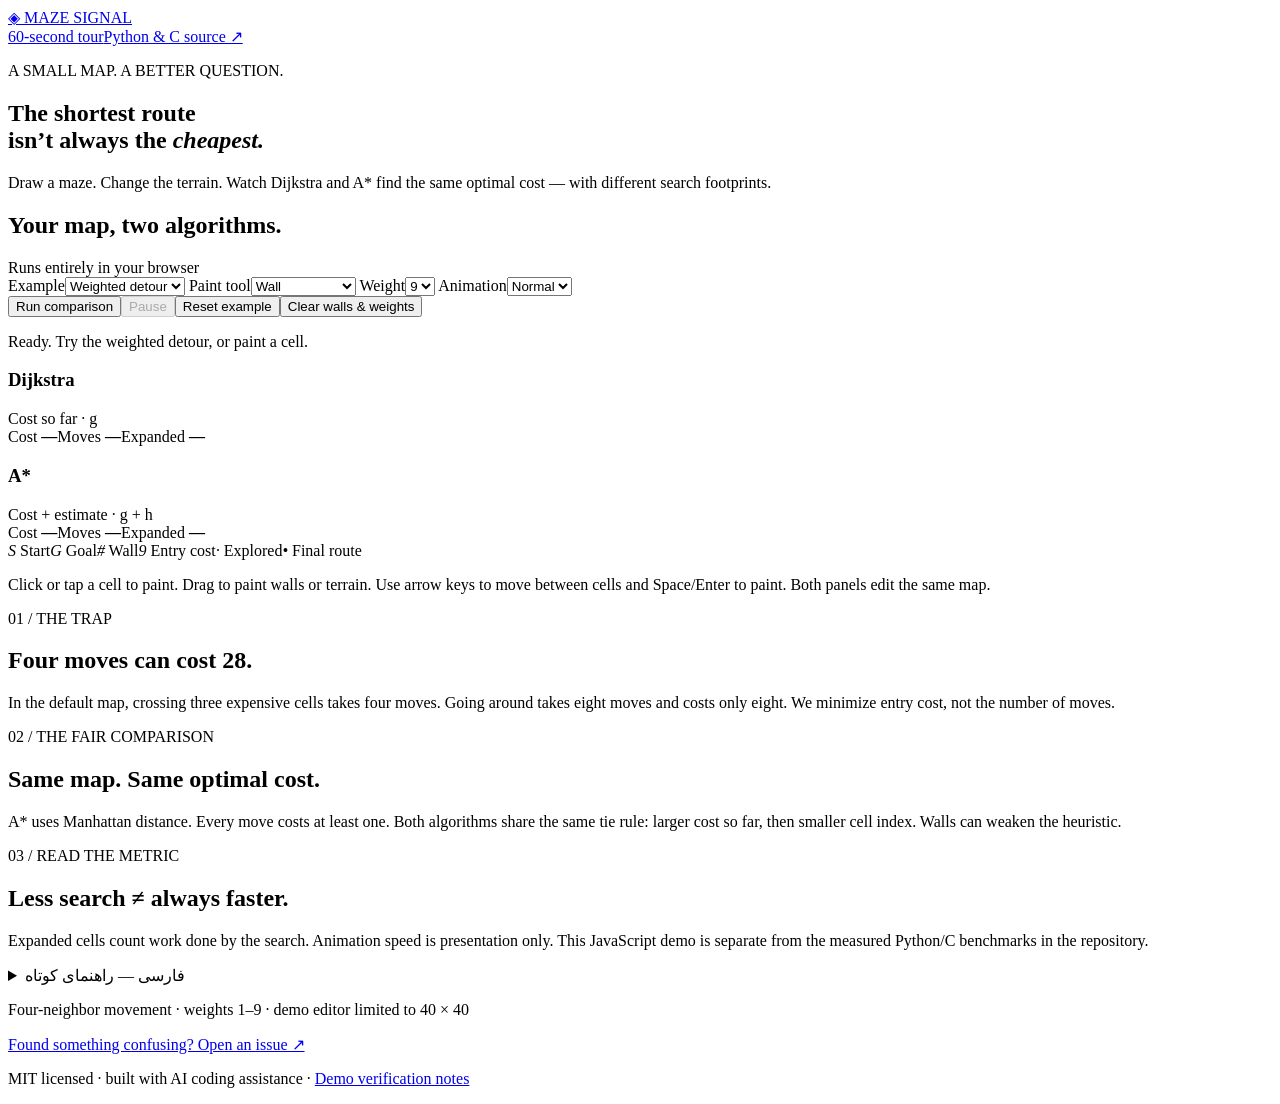
==== docs/index.html @ a5583a03 "feat: add interactive weighted pathfinding demo" ====
<!doctype html>
<html lang="en">
<head>
  <meta charset="utf-8"><meta name="viewport" content="width=device-width,initial-scale=1">
  <meta name="description" content="Draw a weighted maze. Compare Dijkstra and A* on the same map, without installing anything.">
  <title>Maze Signal — a longer route can cost less</title>
  <link rel="stylesheet" href="style.css">
  <script src="solver.js" defer></script><script src="app.js" defer></script>
</head>
<body>
<div class="wrap">
  <header><a class="brand" href="https://github.com/mohammmad357/maze-signal">◈ MAZE SIGNAL</a><nav><a href="intro.gif">60-second tour</a><a href="https://github.com/mohammmad357/maze-signal">Python &amp; C source ↗</a></nav></header>
  <main>
    <section class="hero"><p class="eyebrow">A SMALL MAP. A BETTER QUESTION.</p><h1>The shortest route<br>isn’t always the <em>cheapest.</em></h1><p>Draw a maze. Change the terrain. Watch Dijkstra and A* find the same optimal cost — with different search footprints.</p></section>
    <section class="studio" aria-labelledby="studio-title">
      <div class="studio-top"><h2 id="studio-title">Your map, two algorithms.</h2><span class="tag">Runs entirely in your browser</span></div>
      <div class="controls">
        <label>Example<select id="example"><option value="trap">Weighted detour</option><option value="open">Open grid</option><option value="blocked">No route</option></select></label>
        <label>Paint tool<select id="tool"><option value="wall">Wall</option><option value="erase">Erase</option><option value="start">Start</option><option value="goal">Goal</option><option value="weight">Terrain weight</option></select></label>
        <label>Weight<select id="weight"><option>1</option><option>2</option><option>3</option><option>4</option><option>5</option><option>6</option><option>7</option><option>8</option><option selected>9</option></select></label>
        <label>Animation<select id="speed"><option value="80">Slow</option><option value="25" selected>Normal</option><option value="5">Fast</option><option value="0">Instant</option></select></label>
      </div>
      <div class="actions"><button id="run" class="primary">Run comparison</button><button id="pause" disabled>Pause</button><button id="reset">Reset example</button><button id="clear">Clear walls &amp; weights</button></div>
      <p id="status" role="status" aria-live="polite">Ready. Try the weighted detour, or paint a cell.</p>
      <div class="panels">
        <article class="panel dijkstra"><div class="panel-title"><h3>Dijkstra</h3><span>Cost so far · g</span></div><div class="grid" id="grid-dijkstra" role="group" aria-label="Dijkstra editable map"></div><div class="metrics" id="metrics-dijkstra" aria-label="Dijkstra results"><span>Cost <b>—</b></span><span>Moves <b>—</b></span><span>Expanded <b>—</b></span></div></article>
        <article class="panel astar"><div class="panel-title"><h3>A*</h3><span>Cost + estimate · g + h</span></div><div class="grid" id="grid-astar" role="group" aria-label="A star editable map"></div><div class="metrics" id="metrics-astar" aria-label="A star results"><span>Cost <b>—</b></span><span>Moves <b>—</b></span><span>Expanded <b>—</b></span></div></article>
      </div>
      <div class="legend"><span><i class="key start">S</i> Start</span><span><i class="key goal">G</i> Goal</span><span><i class="key wall">#</i> Wall</span><span><i class="key terrain">9</i> Entry cost</span><span><i class="key visited">·</i> Explored</span><span><i class="key path">•</i> Final route</span></div>
      <p class="hint">Click or tap a cell to paint. Drag to paint walls or terrain. Use arrow keys to move between cells and Space/Enter to paint. Both panels edit the same map.</p>
    </section>
    <section class="notes"><article><span class="number">01 / THE TRAP</span><h2>Four moves can cost 28.</h2><p>In the default map, crossing three expensive cells takes four moves. Going around takes eight moves and costs only eight. We minimize entry cost, not the number of moves.</p></article><article><span class="number">02 / THE FAIR COMPARISON</span><h2>Same map. Same optimal cost.</h2><p>A* uses Manhattan distance. Every move costs at least one. Both algorithms share the same tie rule: larger cost so far, then smaller cell index. Walls can weaken the heuristic.</p></article><article><span class="number">03 / READ THE METRIC</span><h2>Less search ≠ always faster.</h2><p>Expanded cells count work done by the search. Animation speed is presentation only. This JavaScript demo is separate from the measured Python/C benchmarks in the repository.</p></article></section>
    <details><summary>فارسی — راهنمای کوتاه</summary><div dir="rtl" lang="fa"><p>یک نقشه را در هر دو پنل تغییر بده و «Run comparison» را بزن. S شروع و G مقصد است؛ # دیوار است و عدد هر خانه هزینهٔ ورود را نشان می‌دهد. هدف یافتن کم‌هزینه‌ترین مسیر است، حتی اگر طولانی‌تر باشد.</p><p>با ابزار Start و Goal ابتدا و انتها را جابه‌جا کن؛ باید در دو خانهٔ جدا باشند. Pause مکث می‌کند و Reset نقشهٔ نمونه را برمی‌گرداند. با تغییر نقشه نتیجهٔ قبلی پاک می‌شود. تعداد گره‌های Expanded معیار جست‌وجو است، نه بنچمارک سرعت Python و C.</p></div></details>
    <footer><p>Four-neighbor movement · weights 1–9 · demo editor limited to 40 × 40</p><a href="https://github.com/mohammmad357/maze-signal/issues">Found something confusing? Open an issue ↗</a><p>MIT licensed · built with AI coding assistance · <a href="README.md">Demo verification notes</a></p></footer>
  </main>
</div>
</body></html>
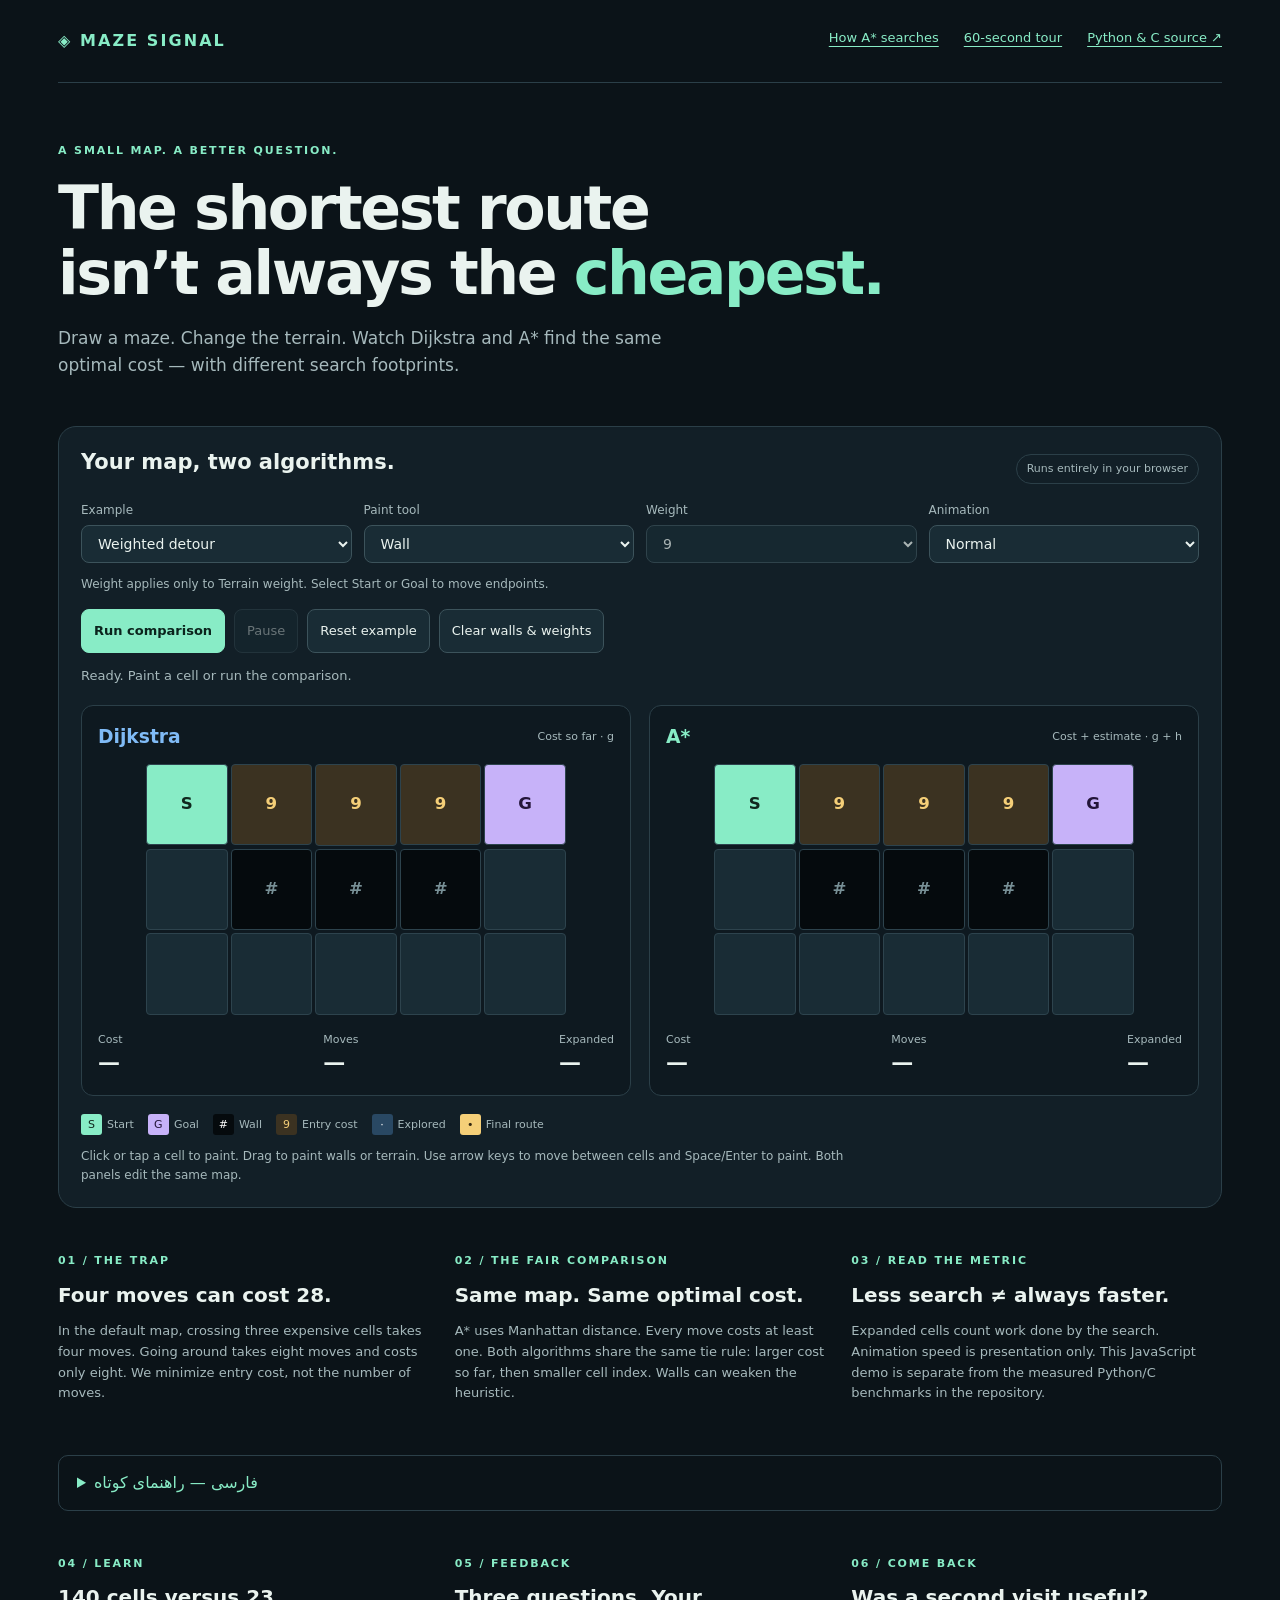
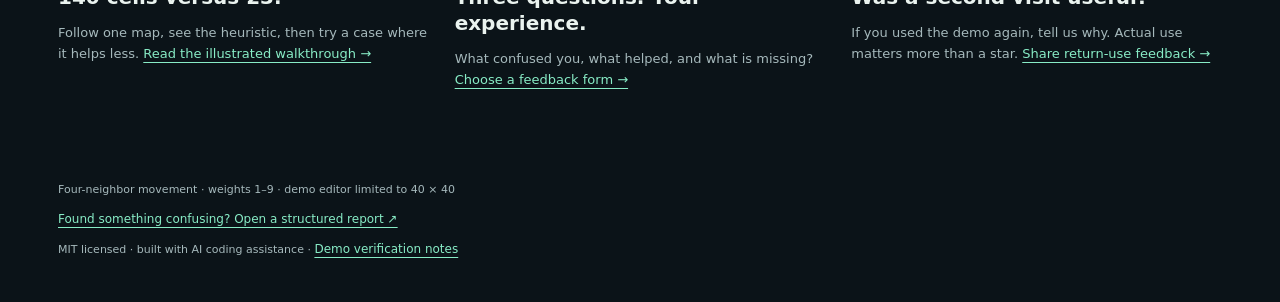
==== commit 4d8b7ef7: "Improve first-use controls and publish an illustrated A* walkthrough Add structured feedback entry p" ====
--- a/docs/index.html
+++ b/docs/index.html
@@ -1,37 +1,39 @@
-<!doctype html>
-<html lang="en">
-<head>
-  <meta charset="utf-8"><meta name="viewport" content="width=device-width,initial-scale=1">
-  <meta name="description" content="Draw a weighted maze. Compare Dijkstra and A* on the same map, without installing anything.">
-  <title>Maze Signal — a longer route can cost less</title>
-  <link rel="stylesheet" href="style.css">
-  <script src="solver.js" defer></script><script src="app.js" defer></script>
-</head>
-<body>
-<div class="wrap">
-  <header><a class="brand" href="https://github.com/mohammmad357/maze-signal">◈ MAZE SIGNAL</a><nav><a href="intro.gif">60-second tour</a><a href="https://github.com/mohammmad357/maze-signal">Python &amp; C source ↗</a></nav></header>
-  <main>
-    <section class="hero"><p class="eyebrow">A SMALL MAP. A BETTER QUESTION.</p><h1>The shortest route<br>isn’t always the <em>cheapest.</em></h1><p>Draw a maze. Change the terrain. Watch Dijkstra and A* find the same optimal cost — with different search footprints.</p></section>
-    <section class="studio" aria-labelledby="studio-title">
-      <div class="studio-top"><h2 id="studio-title">Your map, two algorithms.</h2><span class="tag">Runs entirely in your browser</span></div>
-      <div class="controls">
-        <label>Example<select id="example"><option value="trap">Weighted detour</option><option value="open">Open grid</option><option value="blocked">No route</option></select></label>
-        <label>Paint tool<select id="tool"><option value="wall">Wall</option><option value="erase">Erase</option><option value="start">Start</option><option value="goal">Goal</option><option value="weight">Terrain weight</option></select></label>
-        <label>Weight<select id="weight"><option>1</option><option>2</option><option>3</option><option>4</option><option>5</option><option>6</option><option>7</option><option>8</option><option selected>9</option></select></label>
-        <label>Animation<select id="speed"><option value="80">Slow</option><option value="25" selected>Normal</option><option value="5">Fast</option><option value="0">Instant</option></select></label>
-      </div>
-      <div class="actions"><button id="run" class="primary">Run comparison</button><button id="pause" disabled>Pause</button><button id="reset">Reset example</button><button id="clear">Clear walls &amp; weights</button></div>
-      <p id="status" role="status" aria-live="polite">Ready. Try the weighted detour, or paint a cell.</p>
-      <div class="panels">
-        <article class="panel dijkstra"><div class="panel-title"><h3>Dijkstra</h3><span>Cost so far · g</span></div><div class="grid" id="grid-dijkstra" role="group" aria-label="Dijkstra editable map"></div><div class="metrics" id="metrics-dijkstra" aria-label="Dijkstra results"><span>Cost <b>—</b></span><span>Moves <b>—</b></span><span>Expanded <b>—</b></span></div></article>
-        <article class="panel astar"><div class="panel-title"><h3>A*</h3><span>Cost + estimate · g + h</span></div><div class="grid" id="grid-astar" role="group" aria-label="A star editable map"></div><div class="metrics" id="metrics-astar" aria-label="A star results"><span>Cost <b>—</b></span><span>Moves <b>—</b></span><span>Expanded <b>—</b></span></div></article>
-      </div>
-      <div class="legend"><span><i class="key start">S</i> Start</span><span><i class="key goal">G</i> Goal</span><span><i class="key wall">#</i> Wall</span><span><i class="key terrain">9</i> Entry cost</span><span><i class="key visited">·</i> Explored</span><span><i class="key path">•</i> Final route</span></div>
-      <p class="hint">Click or tap a cell to paint. Drag to paint walls or terrain. Use arrow keys to move between cells and Space/Enter to paint. Both panels edit the same map.</p>
-    </section>
-    <section class="notes"><article><span class="number">01 / THE TRAP</span><h2>Four moves can cost 28.</h2><p>In the default map, crossing three expensive cells takes four moves. Going around takes eight moves and costs only eight. We minimize entry cost, not the number of moves.</p></article><article><span class="number">02 / THE FAIR COMPARISON</span><h2>Same map. Same optimal cost.</h2><p>A* uses Manhattan distance. Every move costs at least one. Both algorithms share the same tie rule: larger cost so far, then smaller cell index. Walls can weaken the heuristic.</p></article><article><span class="number">03 / READ THE METRIC</span><h2>Less search ≠ always faster.</h2><p>Expanded cells count work done by the search. Animation speed is presentation only. This JavaScript demo is separate from the measured Python/C benchmarks in the repository.</p></article></section>
-    <details><summary>فارسی — راهنمای کوتاه</summary><div dir="rtl" lang="fa"><p>یک نقشه را در هر دو پنل تغییر بده و «Run comparison» را بزن. S شروع و G مقصد است؛ # دیوار است و عدد هر خانه هزینهٔ ورود را نشان می‌دهد. هدف یافتن کم‌هزینه‌ترین مسیر است، حتی اگر طولانی‌تر باشد.</p><p>با ابزار Start و Goal ابتدا و انتها را جابه‌جا کن؛ باید در دو خانهٔ جدا باشند. Pause مکث می‌کند و Reset نقشهٔ نمونه را برمی‌گرداند. با تغییر نقشه نتیجهٔ قبلی پاک می‌شود. تعداد گره‌های Expanded معیار جست‌وجو است، نه بنچمارک سرعت Python و C.</p></div></details>
-    <footer><p>Four-neighbor movement · weights 1–9 · demo editor limited to 40 × 40</p><a href="https://github.com/mohammmad357/maze-signal/issues">Found something confusing? Open an issue ↗</a><p>MIT licensed · built with AI coding assistance · <a href="README.md">Demo verification notes</a></p></footer>
-  </main>
-</div>
-</body></html>
+<!doctype html>
+<html lang="en">
+<head>
+  <meta charset="utf-8"><meta name="viewport" content="width=device-width,initial-scale=1">
+  <meta name="description" content="Draw a weighted maze. Compare Dijkstra and A* on the same map, without installing anything.">
+  <title>Maze Signal — a longer route can cost less</title>
+  <link rel="stylesheet" href="style.css">
+  <script src="solver.js" defer></script><script src="app.js" defer></script>
+</head>
+<body>
+<div class="wrap">
+  <header><a class="brand" href="https://github.com/mohammmad357/maze-signal">◈ MAZE SIGNAL</a><nav><a href="learn.html">How A* searches</a><a href="intro.gif">60-second tour</a><a href="https://github.com/mohammmad357/maze-signal">Python &amp; C source ↗</a></nav></header>
+  <main>
+    <section class="hero"><p class="eyebrow">A SMALL MAP. A BETTER QUESTION.</p><h1>The shortest route<br>isn’t always the <em>cheapest.</em></h1><p>Draw a maze. Change the terrain. Watch Dijkstra and A* find the same optimal cost — with different search footprints.</p></section>
+    <section class="studio" aria-labelledby="studio-title">
+      <div class="studio-top"><h2 id="studio-title">Your map, two algorithms.</h2><span class="tag">Runs entirely in your browser</span></div>
+      <div class="controls">
+        <label>Example<select id="example"><option value="trap">Weighted detour</option><option value="open">Open grid</option><option value="blocked">No route</option></select></label>
+        <label>Paint tool<select id="tool"><option value="wall">Wall</option><option value="erase">Erase</option><option value="start">Start</option><option value="goal">Goal</option><option value="weight">Terrain weight</option></select></label>
+        <label>Weight<select id="weight" aria-describedby="tool-help"><option>1</option><option>2</option><option>3</option><option>4</option><option>5</option><option>6</option><option>7</option><option>8</option><option selected>9</option></select></label>
+        <label>Animation<select id="speed"><option value="80">Slow</option><option value="25" selected>Normal</option><option value="5">Fast</option><option value="0">Instant</option></select></label>
+      </div>
+      <p class="hint" id="tool-help"></p>
+      <div class="actions"><button id="run" class="primary">Run comparison</button><button id="pause" disabled>Pause</button><button id="reset">Reset example</button><button id="clear">Clear walls &amp; weights</button></div>
+      <p id="status" role="status" aria-live="polite">Ready. Try the weighted detour, or paint a cell.</p>
+      <div class="panels">
+        <article class="panel dijkstra"><div class="panel-title"><h3>Dijkstra</h3><span>Cost so far · g</span></div><div class="grid" id="grid-dijkstra" role="group" aria-label="Dijkstra editable map"></div><div class="metrics" id="metrics-dijkstra" aria-label="Dijkstra results"><span>Cost <b>—</b></span><span>Moves <b>—</b></span><span>Expanded <b>—</b></span></div></article>
+        <article class="panel astar"><div class="panel-title"><h3>A*</h3><span>Cost + estimate · g + h</span></div><div class="grid" id="grid-astar" role="group" aria-label="A star editable map"></div><div class="metrics" id="metrics-astar" aria-label="A star results"><span>Cost <b>—</b></span><span>Moves <b>—</b></span><span>Expanded <b>—</b></span></div></article>
+      </div>
+      <div class="legend"><span><i class="key start">S</i> Start</span><span><i class="key goal">G</i> Goal</span><span><i class="key wall">#</i> Wall</span><span><i class="key terrain">9</i> Entry cost</span><span><i class="key visited">·</i> Explored</span><span><i class="key path">•</i> Final route</span></div>
+      <p class="hint">Click or tap a cell to paint. Drag to paint walls or terrain. Use arrow keys to move between cells and Space/Enter to paint. Both panels edit the same map.</p>
+    </section>
+    <section class="notes"><article><span class="number">01 / THE TRAP</span><h2>Four moves can cost 28.</h2><p>In the default map, crossing three expensive cells takes four moves. Going around takes eight moves and costs only eight. We minimize entry cost, not the number of moves.</p></article><article><span class="number">02 / THE FAIR COMPARISON</span><h2>Same map. Same optimal cost.</h2><p>A* uses Manhattan distance. Every move costs at least one. Both algorithms share the same tie rule: larger cost so far, then smaller cell index. Walls can weaken the heuristic.</p></article><article><span class="number">03 / READ THE METRIC</span><h2>Less search ≠ always faster.</h2><p>Expanded cells count work done by the search. Animation speed is presentation only. This JavaScript demo is separate from the measured Python/C benchmarks in the repository.</p></article></section>
+    <details><summary>فارسی — راهنمای کوتاه</summary><div dir="rtl" lang="fa"><p>یک نقشه را در هر دو پنل تغییر بده و «Run comparison» را بزن. S شروع و G مقصد است؛ # دیوار است و عدد هر خانه هزینهٔ ورود را نشان می‌دهد. هدف یافتن کم‌هزینه‌ترین مسیر است، حتی اگر طولانی‌تر باشد.</p><p>با ابزار Start و Goal ابتدا و انتها را جابه‌جا کن؛ باید در دو خانهٔ جدا باشند. Pause مکث می‌کند و Reset نقشهٔ نمونه را برمی‌گرداند. با تغییر نقشه نتیجهٔ قبلی پاک می‌شود. تعداد گره‌های Expanded معیار جست‌وجو است، نه بنچمارک سرعت Python و C.</p></div></details>
+    <section class="notes" aria-label="Learn and help improve"><article><span class="number">04 / LEARN</span><h2>140 cells versus 23.</h2><p>Follow one map, see the heuristic, then try a case where it helps less. <a href="learn.html">Read the illustrated walkthrough →</a></p></article><article><span class="number">05 / FEEDBACK</span><h2>Three questions. Your experience.</h2><p>What confused you, what helped, and what is missing? <a href="feedback.html">Choose a feedback form →</a></p></article><article><span class="number">06 / COME BACK</span><h2>Was a second visit useful?</h2><p>If you used the demo again, tell us why. Actual use matters more than a star. <a href="https://github.com/mohammmad357/maze-signal/issues/new?template=return-use.yml">Share return-use feedback →</a></p></article></section>
+    <footer><p>Four-neighbor movement · weights 1–9 · demo editor limited to 40 × 40</p><a href="feedback.html">Found something confusing? Open a structured report ↗</a><p>MIT licensed · built with AI coding assistance · <a href="README.md">Demo verification notes</a></p></footer>
+  </main>
+</div>
+</body></html>
--- a/docs/style.css
+++ b/docs/style.css
@@ -0,0 +1 @@
+:root{color-scheme:dark;--bg:#0b1318;--panel:#121f27;--ink:#eaf3ef;--muted:#a6b9bc;--line:#2b3f48;--mint:#88ecc6;--blue:#80bbf6;--gold:#f5cf78}*{box-sizing:border-box}body{margin:0;background:var(--bg);color:var(--ink);font:16px/1.6 system-ui,-apple-system,BlinkMacSystemFont,"Segoe UI",sans-serif}.wrap{max-width:1220px;margin:auto;padding:0 28px}a{color:var(--mint);text-underline-offset:4px}header{display:flex;justify-content:space-between;gap:24px;padding:28px 0;border-bottom:1px solid var(--line)}.brand{font-weight:800;letter-spacing:.13em;text-decoration:none}nav{display:flex;gap:25px;font-size:13px}.hero{padding:48px 0 30px;max-width:900px}.eyebrow,.number{font-size:11px;letter-spacing:.17em;font-weight:700;color:var(--mint)}h1{font-size:clamp(35px,4.7vw,62px);letter-spacing:-.04em;line-height:1.07;margin:17px 0 20px}h1 em{font-style:normal;color:var(--mint)}.hero>p:last-child{max-width:650px;color:var(--muted);font-size:17px}.studio{border:1px solid var(--line);border-radius:18px;background:var(--panel);padding:22px}.studio-top{display:flex;justify-content:space-between;align-items:center;gap:16px}h2{font-size:21px;line-height:1.3;margin:0 0 12px}.tag{font-size:11px;color:var(--muted);padding:5px 10px;border:1px solid var(--line);border-radius:20px}.controls{display:flex;flex-wrap:wrap;gap:12px;margin:12px 0}label{font-size:12px;color:var(--muted);display:grid;gap:5px;flex:1;min-width:135px}select,button{font:inherit;color:var(--ink);background:#192c35;border:1px solid #3c535b;border-radius:8px;padding:9px 12px}select{font-size:14px;width:100%}button{cursor:pointer}button:hover:not(:disabled){border-color:var(--mint)}button:disabled{opacity:.4;cursor:default}.actions{display:flex;flex-wrap:wrap;gap:9px;margin-top:15px}.actions button{font-size:13px;min-height:44px}.primary{background:var(--mint);color:#0b241d;font-weight:750;border-color:var(--mint)}#status{min-height:26px;font-size:13px;color:var(--muted);margin:13px 0}.panels{display:grid;grid-template-columns:1fr 1fr;gap:18px}.panel{padding:16px;border:1px solid var(--line);border-radius:12px;background:#0e1920;min-width:0}.panel-title{display:flex;justify-content:space-between;gap:12px;align-items:center;margin-bottom:12px}.panel-title h3{margin:0;color:var(--blue)}.astar .panel-title h3{color:var(--mint)}.panel-title span{font-size:11px;color:var(--muted)}.grid{display:grid;gap:3px;max-width:420px;margin:auto;touch-action:none}.cell{aspect-ratio:1;min-width:0;padding:0;border:1px solid #2d434d;border-radius:4px;background:#192c35;font-size:clamp(10px,1.3vw,20px);font-weight:700;line-height:1;position:relative;touch-action:none}.cell.wall{background:#050a0d;color:#789096}.cell.terrain{background:#3b3221;color:var(--gold)}.cell.visited{background:#294863;border-color:#4a789c}.astar .cell.visited:not(.path):not(.start):not(.goal){background:#214c43;border-color:#4b907a}.cell.path{background:var(--gold);color:#342811;border-color:var(--gold)}.cell.start{background:var(--mint);color:#10281e}.cell.goal{background:#c7b2f9;color:#241539}.cell:focus-visible,button:focus-visible,select:focus-visible,a:focus-visible{outline:3px solid #fff;outline-offset:3px;z-index:2}.metrics{display:flex;justify-content:space-between;gap:8px;margin-top:16px;font-size:11px;color:var(--muted)}.metrics b{display:block;color:var(--ink);font-size:22px;line-height:1.4}.legend{display:flex;flex-wrap:wrap;gap:14px;font-size:11px;color:var(--muted);margin-top:18px}.legend span{display:flex;align-items:center;gap:5px}.key{display:inline-flex;justify-content:center;align-items:center;width:21px;height:21px;border-radius:3px;font-style:normal;background:#294863;color:#fff}.key.start{background:var(--mint);color:#10281e}.key.goal{background:#c7b2f9;color:#241539}.key.wall{background:#050a0d}.key.terrain{background:#3b3221;color:var(--gold)}.key.path{background:var(--gold);color:#342811}.hint{color:var(--muted);font-size:12px;max-width:770px;margin-bottom:0}.notes{display:grid;grid-template-columns:repeat(3,1fr);gap:26px;margin:38px 0}.notes h2{font-size:20px;margin-top:10px}.notes p{font-size:13px;color:var(--muted)}details{border:1px solid var(--line);border-radius:10px;padding:14px 18px}summary{cursor:pointer;color:var(--mint)}details p{font-size:14px;color:var(--muted)}footer{padding:28px 0 32px;font-size:11px;color:var(--muted)}footer a{font-size:12px}@media(max-width:640px){.wrap{padding:0 14px}header{padding:20px 0;gap:12px}.brand{font-size:11px;letter-spacing:.05em}nav{gap:12px;font-size:10px}.hero{padding:30px 0 20px}.hero>p:last-child{font-size:14px}.studio{padding:14px}.studio-top{align-items:start;flex-direction:column;gap:2px}.studio-top h2{font-size:18px}.controls{gap:10px}label{min-width:calc(50% - 10px);flex-basis:40%}.panels{grid-template-columns:1fr;gap:14px}.panel{padding:12px}.cell{font-size:16px}.notes{grid-template-columns:1fr;gap:16px;margin:25px 0}.notes p{margin-bottom:0}h1{font-size:36px}.actions{gap:7px}.actions button{font-size:12px;padding:8px 10px}.tag{font-size:10px}.metrics b{font-size:20px}}@media(prefers-reduced-motion:reduce){*{scroll-behavior:auto}}
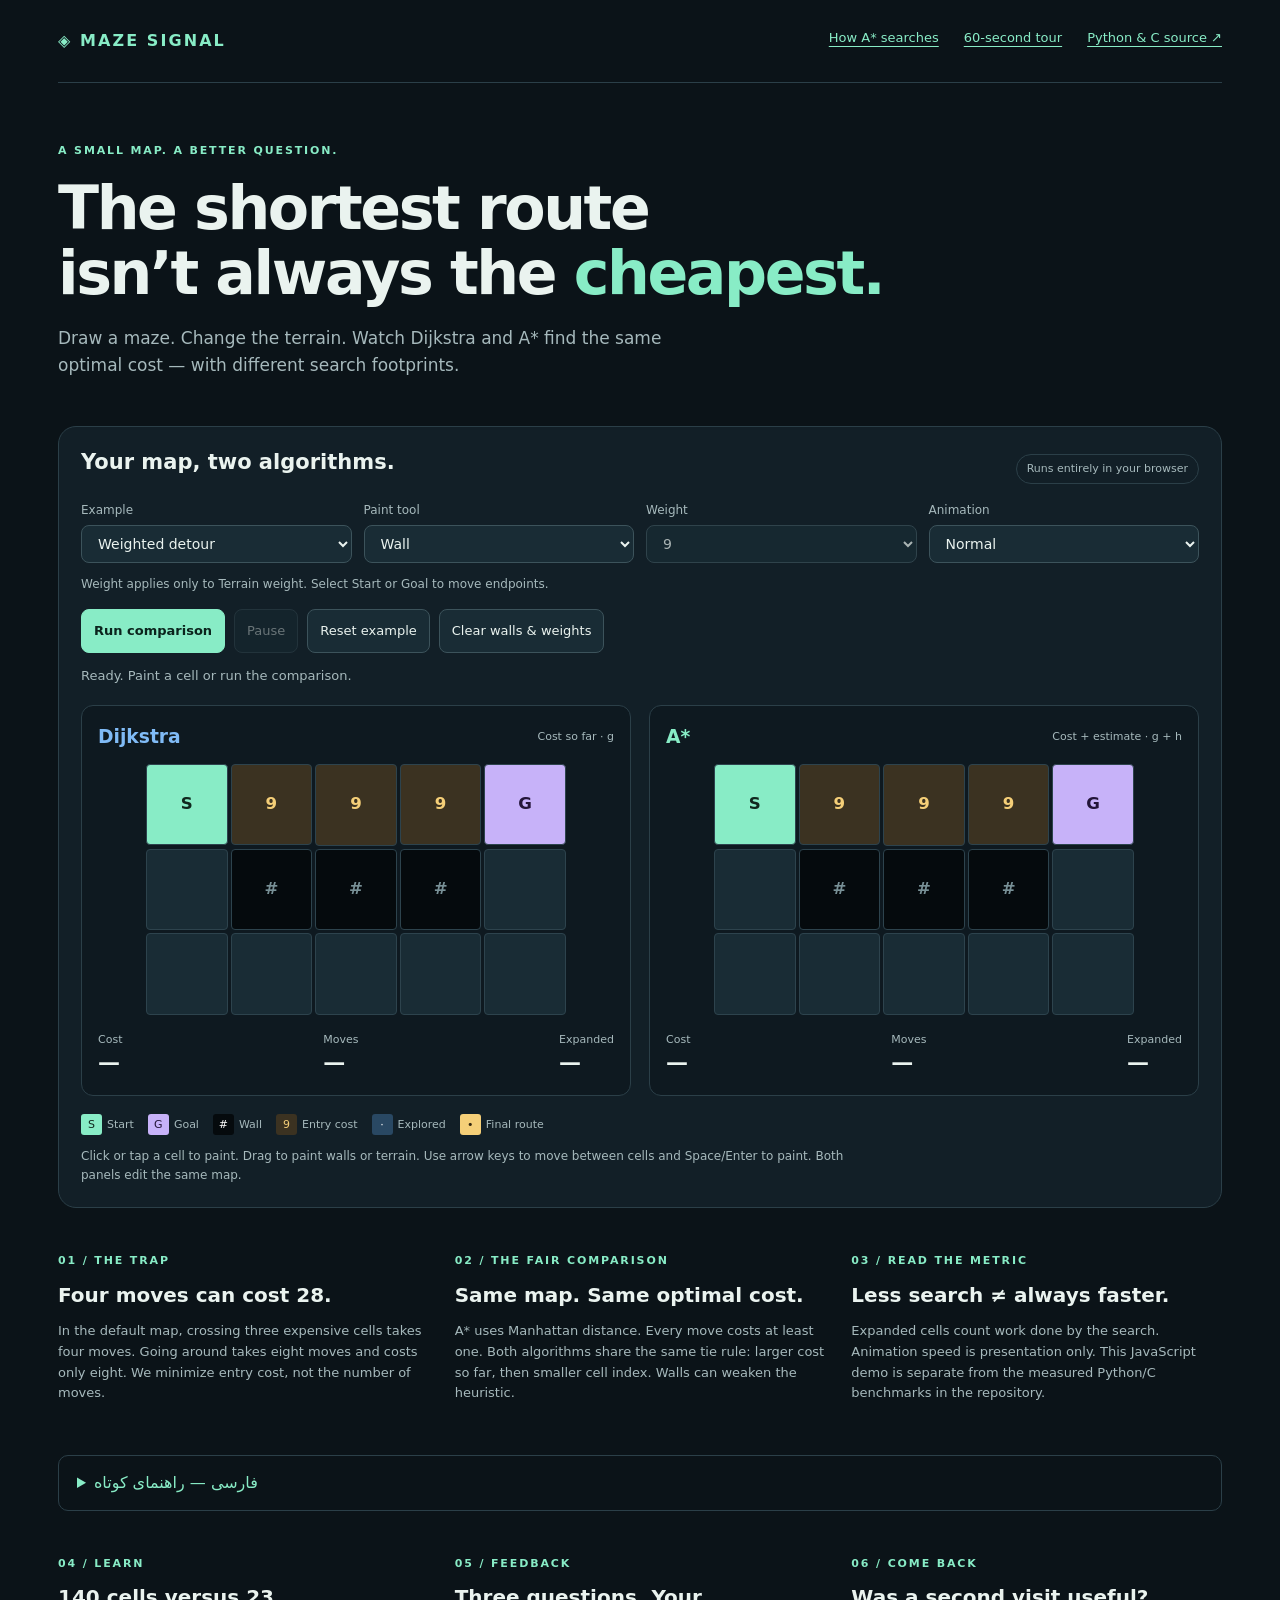
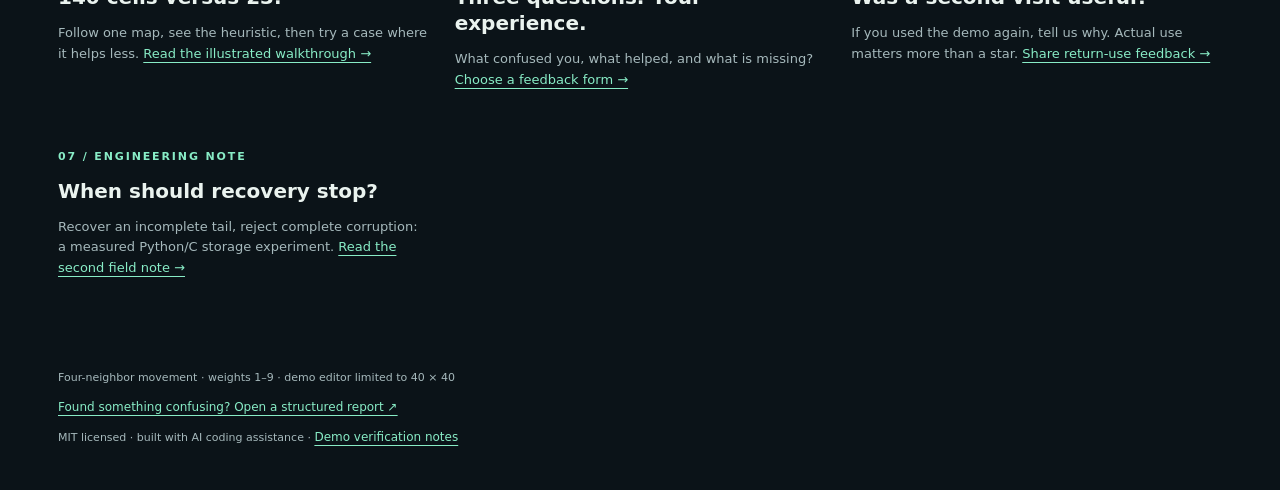
==== commit 53f5ac3e: "docs: publish field note on recovery versus complete corruption" ====
--- a/docs/index.html
+++ b/docs/index.html
@@ -33,7 +33,7 @@
     <section class="notes"><article><span class="number">01 / THE TRAP</span><h2>Four moves can cost 28.</h2><p>In the default map, crossing three expensive cells takes four moves. Going around takes eight moves and costs only eight. We minimize entry cost, not the number of moves.</p></article><article><span class="number">02 / THE FAIR COMPARISON</span><h2>Same map. Same optimal cost.</h2><p>A* uses Manhattan distance. Every move costs at least one. Both algorithms share the same tie rule: larger cost so far, then smaller cell index. Walls can weaken the heuristic.</p></article><article><span class="number">03 / READ THE METRIC</span><h2>Less search ≠ always faster.</h2><p>Expanded cells count work done by the search. Animation speed is presentation only. This JavaScript demo is separate from the measured Python/C benchmarks in the repository.</p></article></section>
     <details><summary>فارسی — راهنمای کوتاه</summary><div dir="rtl" lang="fa"><p>یک نقشه را در هر دو پنل تغییر بده و «Run comparison» را بزن. S شروع و G مقصد است؛ # دیوار است و عدد هر خانه هزینهٔ ورود را نشان می‌دهد. هدف یافتن کم‌هزینه‌ترین مسیر است، حتی اگر طولانی‌تر باشد.</p><p>با ابزار Start و Goal ابتدا و انتها را جابه‌جا کن؛ باید در دو خانهٔ جدا باشند. Pause مکث می‌کند و Reset نقشهٔ نمونه را برمی‌گرداند. با تغییر نقشه نتیجهٔ قبلی پاک می‌شود. تعداد گره‌های Expanded معیار جست‌وجو است، نه بنچمارک سرعت Python و C.</p></div></details>
     <section class="notes" aria-label="Learn and help improve"><article><span class="number">04 / LEARN</span><h2>140 cells versus 23.</h2><p>Follow one map, see the heuristic, then try a case where it helps less. <a href="learn.html">Read the illustrated walkthrough →</a></p></article><article><span class="number">05 / FEEDBACK</span><h2>Three questions. Your experience.</h2><p>What confused you, what helped, and what is missing? <a href="feedback.html">Choose a feedback form →</a></p></article><article><span class="number">06 / COME BACK</span><h2>Was a second visit useful?</h2><p>If you used the demo again, tell us why. Actual use matters more than a star. <a href="https://github.com/mohammmad357/maze-signal/issues/new?template=return-use.yml">Share return-use feedback →</a></p></article></section>
-    <footer><p>Four-neighbor movement · weights 1–9 · demo editor limited to 40 × 40</p><a href="feedback.html">Found something confusing? Open a structured report ↗</a><p>MIT licensed · built with AI coding assistance · <a href="README.md">Demo verification notes</a></p></footer>
+    <section class="notes"><article><span class="number">07 / ENGINEERING NOTE</span><h2>When should recovery stop?</h2><p>Recover an incomplete tail, reject complete corruption: a measured Python/C storage experiment. <a href="recovery.html">Read the second field note →</a></p></article></section><footer><p>Four-neighbor movement · weights 1–9 · demo editor limited to 40 × 40</p><a href="feedback.html">Found something confusing? Open a structured report ↗</a><p>MIT licensed · built with AI coding assistance · <a href="README.md">Demo verification notes</a></p></footer>
   </main>
 </div>
 </body></html>
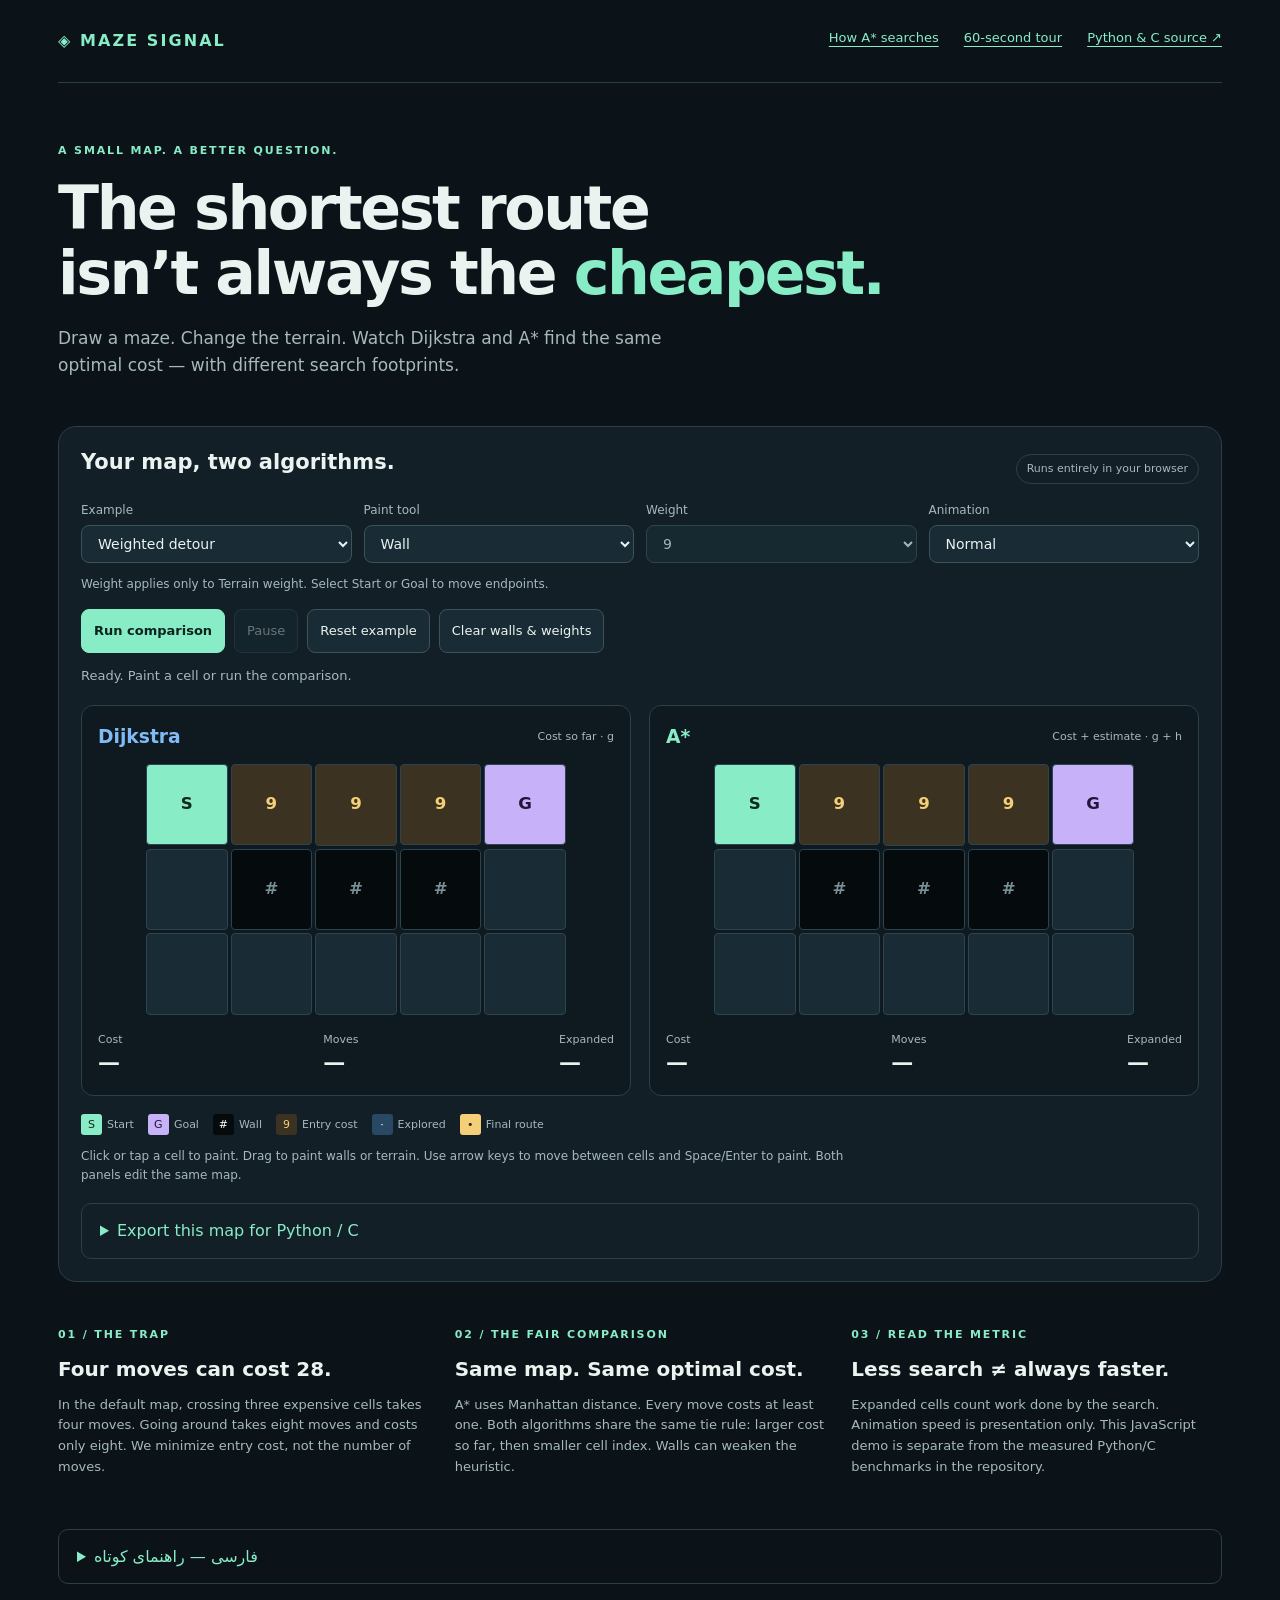
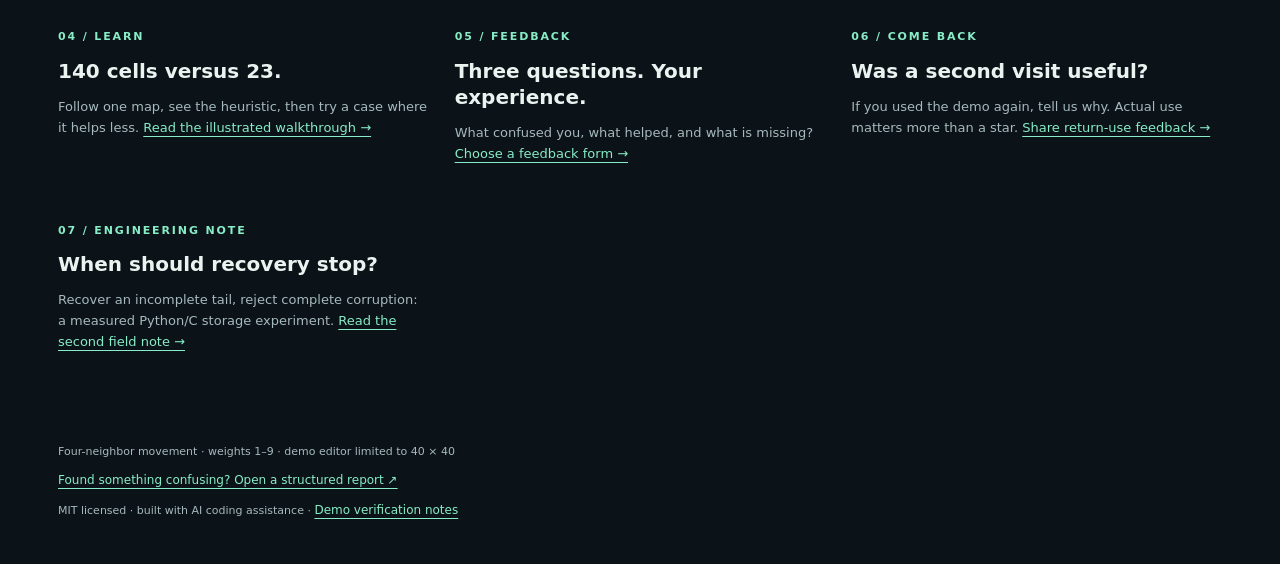
==== commit 47bfd2c6: "Add map export, reduced-motion default and next plan" ====
--- a/docs/index.html
+++ b/docs/index.html
@@ -1,39 +1,40 @@
-<!doctype html>
-<html lang="en">
-<head>
-  <meta charset="utf-8"><meta name="viewport" content="width=device-width,initial-scale=1">
-  <meta name="description" content="Draw a weighted maze. Compare Dijkstra and A* on the same map, without installing anything.">
-  <title>Maze Signal — a longer route can cost less</title>
-  <link rel="stylesheet" href="style.css">
-  <script src="solver.js" defer></script><script src="app.js" defer></script>
-</head>
-<body>
-<div class="wrap">
-  <header><a class="brand" href="https://github.com/mohammmad357/maze-signal">◈ MAZE SIGNAL</a><nav><a href="learn.html">How A* searches</a><a href="intro.gif">60-second tour</a><a href="https://github.com/mohammmad357/maze-signal">Python &amp; C source ↗</a></nav></header>
-  <main>
-    <section class="hero"><p class="eyebrow">A SMALL MAP. A BETTER QUESTION.</p><h1>The shortest route<br>isn’t always the <em>cheapest.</em></h1><p>Draw a maze. Change the terrain. Watch Dijkstra and A* find the same optimal cost — with different search footprints.</p></section>
-    <section class="studio" aria-labelledby="studio-title">
-      <div class="studio-top"><h2 id="studio-title">Your map, two algorithms.</h2><span class="tag">Runs entirely in your browser</span></div>
-      <div class="controls">
-        <label>Example<select id="example"><option value="trap">Weighted detour</option><option value="open">Open grid</option><option value="blocked">No route</option></select></label>
-        <label>Paint tool<select id="tool"><option value="wall">Wall</option><option value="erase">Erase</option><option value="start">Start</option><option value="goal">Goal</option><option value="weight">Terrain weight</option></select></label>
-        <label>Weight<select id="weight" aria-describedby="tool-help"><option>1</option><option>2</option><option>3</option><option>4</option><option>5</option><option>6</option><option>7</option><option>8</option><option selected>9</option></select></label>
-        <label>Animation<select id="speed"><option value="80">Slow</option><option value="25" selected>Normal</option><option value="5">Fast</option><option value="0">Instant</option></select></label>
-      </div>
-      <p class="hint" id="tool-help"></p>
-      <div class="actions"><button id="run" class="primary">Run comparison</button><button id="pause" disabled>Pause</button><button id="reset">Reset example</button><button id="clear">Clear walls &amp; weights</button></div>
-      <p id="status" role="status" aria-live="polite">Ready. Try the weighted detour, or paint a cell.</p>
-      <div class="panels">
-        <article class="panel dijkstra"><div class="panel-title"><h3>Dijkstra</h3><span>Cost so far · g</span></div><div class="grid" id="grid-dijkstra" role="group" aria-label="Dijkstra editable map"></div><div class="metrics" id="metrics-dijkstra" aria-label="Dijkstra results"><span>Cost <b>—</b></span><span>Moves <b>—</b></span><span>Expanded <b>—</b></span></div></article>
-        <article class="panel astar"><div class="panel-title"><h3>A*</h3><span>Cost + estimate · g + h</span></div><div class="grid" id="grid-astar" role="group" aria-label="A star editable map"></div><div class="metrics" id="metrics-astar" aria-label="A star results"><span>Cost <b>—</b></span><span>Moves <b>—</b></span><span>Expanded <b>—</b></span></div></article>
-      </div>
-      <div class="legend"><span><i class="key start">S</i> Start</span><span><i class="key goal">G</i> Goal</span><span><i class="key wall">#</i> Wall</span><span><i class="key terrain">9</i> Entry cost</span><span><i class="key visited">·</i> Explored</span><span><i class="key path">•</i> Final route</span></div>
-      <p class="hint">Click or tap a cell to paint. Drag to paint walls or terrain. Use arrow keys to move between cells and Space/Enter to paint. Both panels edit the same map.</p>
-    </section>
-    <section class="notes"><article><span class="number">01 / THE TRAP</span><h2>Four moves can cost 28.</h2><p>In the default map, crossing three expensive cells takes four moves. Going around takes eight moves and costs only eight. We minimize entry cost, not the number of moves.</p></article><article><span class="number">02 / THE FAIR COMPARISON</span><h2>Same map. Same optimal cost.</h2><p>A* uses Manhattan distance. Every move costs at least one. Both algorithms share the same tie rule: larger cost so far, then smaller cell index. Walls can weaken the heuristic.</p></article><article><span class="number">03 / READ THE METRIC</span><h2>Less search ≠ always faster.</h2><p>Expanded cells count work done by the search. Animation speed is presentation only. This JavaScript demo is separate from the measured Python/C benchmarks in the repository.</p></article></section>
-    <details><summary>فارسی — راهنمای کوتاه</summary><div dir="rtl" lang="fa"><p>یک نقشه را در هر دو پنل تغییر بده و «Run comparison» را بزن. S شروع و G مقصد است؛ # دیوار است و عدد هر خانه هزینهٔ ورود را نشان می‌دهد. هدف یافتن کم‌هزینه‌ترین مسیر است، حتی اگر طولانی‌تر باشد.</p><p>با ابزار Start و Goal ابتدا و انتها را جابه‌جا کن؛ باید در دو خانهٔ جدا باشند. Pause مکث می‌کند و Reset نقشهٔ نمونه را برمی‌گرداند. با تغییر نقشه نتیجهٔ قبلی پاک می‌شود. تعداد گره‌های Expanded معیار جست‌وجو است، نه بنچمارک سرعت Python و C.</p></div></details>
-    <section class="notes" aria-label="Learn and help improve"><article><span class="number">04 / LEARN</span><h2>140 cells versus 23.</h2><p>Follow one map, see the heuristic, then try a case where it helps less. <a href="learn.html">Read the illustrated walkthrough →</a></p></article><article><span class="number">05 / FEEDBACK</span><h2>Three questions. Your experience.</h2><p>What confused you, what helped, and what is missing? <a href="feedback.html">Choose a feedback form →</a></p></article><article><span class="number">06 / COME BACK</span><h2>Was a second visit useful?</h2><p>If you used the demo again, tell us why. Actual use matters more than a star. <a href="https://github.com/mohammmad357/maze-signal/issues/new?template=return-use.yml">Share return-use feedback →</a></p></article></section>
-    <section class="notes"><article><span class="number">07 / ENGINEERING NOTE</span><h2>When should recovery stop?</h2><p>Recover an incomplete tail, reject complete corruption: a measured Python/C storage experiment. <a href="recovery.html">Read the second field note →</a></p></article></section><footer><p>Four-neighbor movement · weights 1–9 · demo editor limited to 40 × 40</p><a href="feedback.html">Found something confusing? Open a structured report ↗</a><p>MIT licensed · built with AI coding assistance · <a href="README.md">Demo verification notes</a></p></footer>
-  </main>
-</div>
-</body></html>
+<!doctype html>
+<html lang="en">
+<head>
+  <meta charset="utf-8"><meta name="viewport" content="width=device-width,initial-scale=1">
+  <meta name="description" content="Draw a weighted maze. Compare Dijkstra and A* on the same map, without installing anything.">
+  <title>Maze Signal — a longer route can cost less</title>
+  <link rel="stylesheet" href="style.css">
+  <script src="solver.js" defer></script><script src="app.js" defer></script>
+</head>
+<body>
+<div class="wrap">
+  <header><a class="brand" href="https://github.com/mohammmad357/maze-signal">◈ MAZE SIGNAL</a><nav><a href="learn.html">How A* searches</a><a href="intro.gif">60-second tour</a><a href="https://github.com/mohammmad357/maze-signal">Python &amp; C source ↗</a></nav></header>
+  <main>
+    <section class="hero"><p class="eyebrow">A SMALL MAP. A BETTER QUESTION.</p><h1>The shortest route<br>isn’t always the <em>cheapest.</em></h1><p>Draw a maze. Change the terrain. Watch Dijkstra and A* find the same optimal cost — with different search footprints.</p></section>
+    <section class="studio" aria-labelledby="studio-title">
+      <div class="studio-top"><h2 id="studio-title">Your map, two algorithms.</h2><span class="tag">Runs entirely in your browser</span></div>
+      <div class="controls">
+        <label>Example<select id="example"><option value="trap">Weighted detour</option><option value="open">Open grid</option><option value="blocked">No route</option></select></label>
+        <label>Paint tool<select id="tool"><option value="wall">Wall</option><option value="erase">Erase</option><option value="start">Start</option><option value="goal">Goal</option><option value="weight">Terrain weight</option></select></label>
+        <label>Weight<select id="weight" aria-describedby="tool-help"><option>1</option><option>2</option><option>3</option><option>4</option><option>5</option><option>6</option><option>7</option><option>8</option><option selected>9</option></select></label>
+        <label>Animation<select id="speed"><option value="80">Slow</option><option value="25" selected>Normal</option><option value="5">Fast</option><option value="0">Instant</option></select></label>
+      </div>
+      <p class="hint" id="tool-help"></p>
+      <div class="actions"><button id="run" class="primary">Run comparison</button><button id="pause" disabled>Pause</button><button id="reset">Reset example</button><button id="clear">Clear walls &amp; weights</button></div>
+      <p id="status" role="status" aria-live="polite">Ready. Try the weighted detour, or paint a cell.</p>
+      <div class="panels">
+        <article class="panel dijkstra"><div class="panel-title"><h3>Dijkstra</h3><span>Cost so far · g</span></div><div class="grid" id="grid-dijkstra" role="group" aria-label="Dijkstra editable map"></div><div class="metrics" id="metrics-dijkstra" aria-label="Dijkstra results"><span>Cost <b>—</b></span><span>Moves <b>—</b></span><span>Expanded <b>—</b></span></div></article>
+        <article class="panel astar"><div class="panel-title"><h3>A*</h3><span>Cost + estimate · g + h</span></div><div class="grid" id="grid-astar" role="group" aria-label="A star editable map"></div><div class="metrics" id="metrics-astar" aria-label="A star results"><span>Cost <b>—</b></span><span>Moves <b>—</b></span><span>Expanded <b>—</b></span></div></article>
+      </div>
+      <div class="legend"><span><i class="key start">S</i> Start</span><span><i class="key goal">G</i> Goal</span><span><i class="key wall">#</i> Wall</span><span><i class="key terrain">9</i> Entry cost</span><span><i class="key visited">·</i> Explored</span><span><i class="key path">•</i> Final route</span></div>
+      <p class="hint">Click or tap a cell to paint. Drag to paint walls or terrain. Use arrow keys to move between cells and Space/Enter to paint. Both panels edit the same map.</p>
+      <details class="map-export"><summary>Export this map for Python / C</summary><p id="export-help">Select and copy the text below. Save it as a plain-text file, then run either CLI solver with that path. This stays up to date when you edit or reset the map.</p><label for="map-text">Current map text</label><textarea id="map-text" rows="6" readonly spellcheck="false" aria-describedby="export-help"></textarea><p class="hint" dir="rtl" lang="fa">متن نقشه را کپی و در فایل متنی ذخیره کن؛ همان فایل ورودی نسخهٔ Python و C است. این بخش فقط خروجی می‌دهد و اطلاعاتی ارسال نمی‌کند.</p></details>
+    </section>
+    <section class="notes"><article><span class="number">01 / THE TRAP</span><h2>Four moves can cost 28.</h2><p>In the default map, crossing three expensive cells takes four moves. Going around takes eight moves and costs only eight. We minimize entry cost, not the number of moves.</p></article><article><span class="number">02 / THE FAIR COMPARISON</span><h2>Same map. Same optimal cost.</h2><p>A* uses Manhattan distance. Every move costs at least one. Both algorithms share the same tie rule: larger cost so far, then smaller cell index. Walls can weaken the heuristic.</p></article><article><span class="number">03 / READ THE METRIC</span><h2>Less search ≠ always faster.</h2><p>Expanded cells count work done by the search. Animation speed is presentation only. This JavaScript demo is separate from the measured Python/C benchmarks in the repository.</p></article></section>
+    <details><summary>فارسی — راهنمای کوتاه</summary><div dir="rtl" lang="fa"><p>یک نقشه را در هر دو پنل تغییر بده و «Run comparison» را بزن. S شروع و G مقصد است؛ # دیوار است و عدد هر خانه هزینهٔ ورود را نشان می‌دهد. هدف یافتن کم‌هزینه‌ترین مسیر است، حتی اگر طولانی‌تر باشد.</p><p>با ابزار Start و Goal ابتدا و انتها را جابه‌جا کن؛ باید در دو خانهٔ جدا باشند. Pause مکث می‌کند و Reset نقشهٔ نمونه را برمی‌گرداند. با تغییر نقشه نتیجهٔ قبلی پاک می‌شود. تعداد گره‌های Expanded معیار جست‌وجو است، نه بنچمارک سرعت Python و C.</p></div></details>
+    <section class="notes" aria-label="Learn and help improve"><article><span class="number">04 / LEARN</span><h2>140 cells versus 23.</h2><p>Follow one map, see the heuristic, then try a case where it helps less. <a href="learn.html">Read the illustrated walkthrough →</a></p></article><article><span class="number">05 / FEEDBACK</span><h2>Three questions. Your experience.</h2><p>What confused you, what helped, and what is missing? <a href="feedback.html">Choose a feedback form →</a></p></article><article><span class="number">06 / COME BACK</span><h2>Was a second visit useful?</h2><p>If you used the demo again, tell us why. Actual use matters more than a star. <a href="https://github.com/mohammmad357/maze-signal/issues/new?template=return-use.yml">Share return-use feedback →</a></p></article></section>
+    <section class="notes"><article><span class="number">07 / ENGINEERING NOTE</span><h2>When should recovery stop?</h2><p>Recover an incomplete tail, reject complete corruption: a measured Python/C storage experiment. <a href="recovery.html">Read the second field note →</a></p></article></section><footer><p>Four-neighbor movement · weights 1–9 · demo editor limited to 40 × 40</p><a href="feedback.html">Found something confusing? Open a structured report ↗</a><p>MIT licensed · built with AI coding assistance · <a href="README.md">Demo verification notes</a></p></footer>
+  </main>
+</div>
+</body></html>
--- a/docs/style.css
+++ b/docs/style.css
@@ -1 +1,2 @@
-:root{color-scheme:dark;--bg:#0b1318;--panel:#121f27;--ink:#eaf3ef;--muted:#a6b9bc;--line:#2b3f48;--mint:#88ecc6;--blue:#80bbf6;--gold:#f5cf78}*{box-sizing:border-box}body{margin:0;background:var(--bg);color:var(--ink);font:16px/1.6 system-ui,-apple-system,BlinkMacSystemFont,"Segoe UI",sans-serif}.wrap{max-width:1220px;margin:auto;padding:0 28px}a{color:var(--mint);text-underline-offset:4px}header{display:flex;justify-content:space-between;gap:24px;padding:28px 0;border-bottom:1px solid var(--line)}.brand{font-weight:800;letter-spacing:.13em;text-decoration:none}nav{display:flex;gap:25px;font-size:13px}.hero{padding:48px 0 30px;max-width:900px}.eyebrow,.number{font-size:11px;letter-spacing:.17em;font-weight:700;color:var(--mint)}h1{font-size:clamp(35px,4.7vw,62px);letter-spacing:-.04em;line-height:1.07;margin:17px 0 20px}h1 em{font-style:normal;color:var(--mint)}.hero>p:last-child{max-width:650px;color:var(--muted);font-size:17px}.studio{border:1px solid var(--line);border-radius:18px;background:var(--panel);padding:22px}.studio-top{display:flex;justify-content:space-between;align-items:center;gap:16px}h2{font-size:21px;line-height:1.3;margin:0 0 12px}.tag{font-size:11px;color:var(--muted);padding:5px 10px;border:1px solid var(--line);border-radius:20px}.controls{display:flex;flex-wrap:wrap;gap:12px;margin:12px 0}label{font-size:12px;color:var(--muted);display:grid;gap:5px;flex:1;min-width:135px}select,button{font:inherit;color:var(--ink);background:#192c35;border:1px solid #3c535b;border-radius:8px;padding:9px 12px}select{font-size:14px;width:100%}button{cursor:pointer}button:hover:not(:disabled){border-color:var(--mint)}button:disabled{opacity:.4;cursor:default}.actions{display:flex;flex-wrap:wrap;gap:9px;margin-top:15px}.actions button{font-size:13px;min-height:44px}.primary{background:var(--mint);color:#0b241d;font-weight:750;border-color:var(--mint)}#status{min-height:26px;font-size:13px;color:var(--muted);margin:13px 0}.panels{display:grid;grid-template-columns:1fr 1fr;gap:18px}.panel{padding:16px;border:1px solid var(--line);border-radius:12px;background:#0e1920;min-width:0}.panel-title{display:flex;justify-content:space-between;gap:12px;align-items:center;margin-bottom:12px}.panel-title h3{margin:0;color:var(--blue)}.astar .panel-title h3{color:var(--mint)}.panel-title span{font-size:11px;color:var(--muted)}.grid{display:grid;gap:3px;max-width:420px;margin:auto;touch-action:none}.cell{aspect-ratio:1;min-width:0;padding:0;border:1px solid #2d434d;border-radius:4px;background:#192c35;font-size:clamp(10px,1.3vw,20px);font-weight:700;line-height:1;position:relative;touch-action:none}.cell.wall{background:#050a0d;color:#789096}.cell.terrain{background:#3b3221;color:var(--gold)}.cell.visited{background:#294863;border-color:#4a789c}.astar .cell.visited:not(.path):not(.start):not(.goal){background:#214c43;border-color:#4b907a}.cell.path{background:var(--gold);color:#342811;border-color:var(--gold)}.cell.start{background:var(--mint);color:#10281e}.cell.goal{background:#c7b2f9;color:#241539}.cell:focus-visible,button:focus-visible,select:focus-visible,a:focus-visible{outline:3px solid #fff;outline-offset:3px;z-index:2}.metrics{display:flex;justify-content:space-between;gap:8px;margin-top:16px;font-size:11px;color:var(--muted)}.metrics b{display:block;color:var(--ink);font-size:22px;line-height:1.4}.legend{display:flex;flex-wrap:wrap;gap:14px;font-size:11px;color:var(--muted);margin-top:18px}.legend span{display:flex;align-items:center;gap:5px}.key{display:inline-flex;justify-content:center;align-items:center;width:21px;height:21px;border-radius:3px;font-style:normal;background:#294863;color:#fff}.key.start{background:var(--mint);color:#10281e}.key.goal{background:#c7b2f9;color:#241539}.key.wall{background:#050a0d}.key.terrain{background:#3b3221;color:var(--gold)}.key.path{background:var(--gold);color:#342811}.hint{color:var(--muted);font-size:12px;max-width:770px;margin-bottom:0}.notes{display:grid;grid-template-columns:repeat(3,1fr);gap:26px;margin:38px 0}.notes h2{font-size:20px;margin-top:10px}.notes p{font-size:13px;color:var(--muted)}details{border:1px solid var(--line);border-radius:10px;padding:14px 18px}summary{cursor:pointer;color:var(--mint)}details p{font-size:14px;color:var(--muted)}footer{padding:28px 0 32px;font-size:11px;color:var(--muted)}footer a{font-size:12px}@media(max-width:640px){.wrap{padding:0 14px}header{padding:20px 0;gap:12px}.brand{font-size:11px;letter-spacing:.05em}nav{gap:12px;font-size:10px}.hero{padding:30px 0 20px}.hero>p:last-child{font-size:14px}.studio{padding:14px}.studio-top{align-items:start;flex-direction:column;gap:2px}.studio-top h2{font-size:18px}.controls{gap:10px}label{min-width:calc(50% - 10px);flex-basis:40%}.panels{grid-template-columns:1fr;gap:14px}.panel{padding:12px}.cell{font-size:16px}.notes{grid-template-columns:1fr;gap:16px;margin:25px 0}.notes p{margin-bottom:0}h1{font-size:36px}.actions{gap:7px}.actions button{font-size:12px;padding:8px 10px}.tag{font-size:10px}.metrics b{font-size:20px}}@media(prefers-reduced-motion:reduce){*{scroll-behavior:auto}}
+:root{color-scheme:dark;--bg:#0b1318;--panel:#121f27;--ink:#eaf3ef;--muted:#a6b9bc;--line:#2b3f48;--mint:#88ecc6;--blue:#80bbf6;--gold:#f5cf78}*{box-sizing:border-box}body{margin:0;background:var(--bg);color:var(--ink);font:16px/1.6 system-ui,-apple-system,BlinkMacSystemFont,"Segoe UI",sans-serif}.wrap{max-width:1220px;margin:auto;padding:0 28px}a{color:var(--mint);text-underline-offset:4px}header{display:flex;justify-content:space-between;gap:24px;padding:28px 0;border-bottom:1px solid var(--line)}.brand{font-weight:800;letter-spacing:.13em;text-decoration:none}nav{display:flex;gap:25px;font-size:13px}.hero{padding:48px 0 30px;max-width:900px}.eyebrow,.number{font-size:11px;letter-spacing:.17em;font-weight:700;color:var(--mint)}h1{font-size:clamp(35px,4.7vw,62px);letter-spacing:-.04em;line-height:1.07;margin:17px 0 20px}h1 em{font-style:normal;color:var(--mint)}.hero>p:last-child{max-width:650px;color:var(--muted);font-size:17px}.studio{border:1px solid var(--line);border-radius:18px;background:var(--panel);padding:22px}.studio-top{display:flex;justify-content:space-between;align-items:center;gap:16px}h2{font-size:21px;line-height:1.3;margin:0 0 12px}.tag{font-size:11px;color:var(--muted);padding:5px 10px;border:1px solid var(--line);border-radius:20px}.controls{display:flex;flex-wrap:wrap;gap:12px;margin:12px 0}label{font-size:12px;color:var(--muted);display:grid;gap:5px;flex:1;min-width:135px}select,button{font:inherit;color:var(--ink);background:#192c35;border:1px solid #3c535b;border-radius:8px;padding:9px 12px}select{font-size:14px;width:100%}button{cursor:pointer}button:hover:not(:disabled){border-color:var(--mint)}button:disabled{opacity:.4;cursor:default}.actions{display:flex;flex-wrap:wrap;gap:9px;margin-top:15px}.actions button{font-size:13px;min-height:44px}.primary{background:var(--mint);color:#0b241d;font-weight:750;border-color:var(--mint)}#status{min-height:26px;font-size:13px;color:var(--muted);margin:13px 0}.panels{display:grid;grid-template-columns:1fr 1fr;gap:18px}.panel{padding:16px;border:1px solid var(--line);border-radius:12px;background:#0e1920;min-width:0}.panel-title{display:flex;justify-content:space-between;gap:12px;align-items:center;margin-bottom:12px}.panel-title h3{margin:0;color:var(--blue)}.astar .panel-title h3{color:var(--mint)}.panel-title span{font-size:11px;color:var(--muted)}.grid{display:grid;gap:3px;max-width:420px;margin:auto;touch-action:none}.cell{aspect-ratio:1;min-width:0;padding:0;border:1px solid #2d434d;border-radius:4px;background:#192c35;font-size:clamp(10px,1.3vw,20px);font-weight:700;line-height:1;position:relative;touch-action:none}.cell.wall{background:#050a0d;color:#789096}.cell.terrain{background:#3b3221;color:var(--gold)}.cell.visited{background:#294863;border-color:#4a789c}.astar .cell.visited:not(.path):not(.start):not(.goal){background:#214c43;border-color:#4b907a}.cell.path{background:var(--gold);color:#342811;border-color:var(--gold)}.cell.start{background:var(--mint);color:#10281e}.cell.goal{background:#c7b2f9;color:#241539}.cell:focus-visible,button:focus-visible,select:focus-visible,a:focus-visible{outline:3px solid #fff;outline-offset:3px;z-index:2}.metrics{display:flex;justify-content:space-between;gap:8px;margin-top:16px;font-size:11px;color:var(--muted)}.metrics b{display:block;color:var(--ink);font-size:22px;line-height:1.4}.legend{display:flex;flex-wrap:wrap;gap:14px;font-size:11px;color:var(--muted);margin-top:18px}.legend span{display:flex;align-items:center;gap:5px}.key{display:inline-flex;justify-content:center;align-items:center;width:21px;height:21px;border-radius:3px;font-style:normal;background:#294863;color:#fff}.key.start{background:var(--mint);color:#10281e}.key.goal{background:#c7b2f9;color:#241539}.key.wall{background:#050a0d}.key.terrain{background:#3b3221;color:var(--gold)}.key.path{background:var(--gold);color:#342811}.hint{color:var(--muted);font-size:12px;max-width:770px;margin-bottom:0}.notes{display:grid;grid-template-columns:repeat(3,1fr);gap:26px;margin:38px 0}.notes h2{font-size:20px;margin-top:10px}.notes p{font-size:13px;color:var(--muted)}details{border:1px solid var(--line);border-radius:10px;padding:14px 18px}summary{cursor:pointer;color:var(--mint)}details p{font-size:14px;color:var(--muted)}footer{padding:28px 0 32px;font-size:11px;color:var(--muted)}footer a{font-size:12px}@media(max-width:640px){.wrap{padding:0 14px}header{padding:20px 0;gap:12px}.brand{font-size:11px;letter-spacing:.05em}nav{gap:12px;font-size:10px}.hero{padding:30px 0 20px}.hero>p:last-child{font-size:14px}.studio{padding:14px}.studio-top{align-items:start;flex-direction:column;gap:2px}.studio-top h2{font-size:18px}.controls{gap:10px}label{min-width:calc(50% - 10px);flex-basis:40%}.panels{grid-template-columns:1fr;gap:14px}.panel{padding:12px}.cell{font-size:16px}.notes{grid-template-columns:1fr;gap:16px;margin:25px 0}.notes p{margin-bottom:0}h1{font-size:36px}.actions{gap:7px}.actions button{font-size:12px;padding:8px 10px}.tag{font-size:10px}.metrics b{font-size:20px}}@media(prefers-reduced-motion:reduce){*{scroll-behavior:auto}}
+.map-export{margin-top:18px}.map-export p{font-size:13px;color:var(--muted)}.map-export textarea{display:block;width:100%;margin-top:8px;padding:12px;background:#0b1318;color:var(--ink);border:1px solid #3c535b;border-radius:8px;font:14px/1.5 ui-monospace,monospace;resize:vertical}.map-export textarea:focus{outline:2px solid var(--mint);outline-offset:3px}
